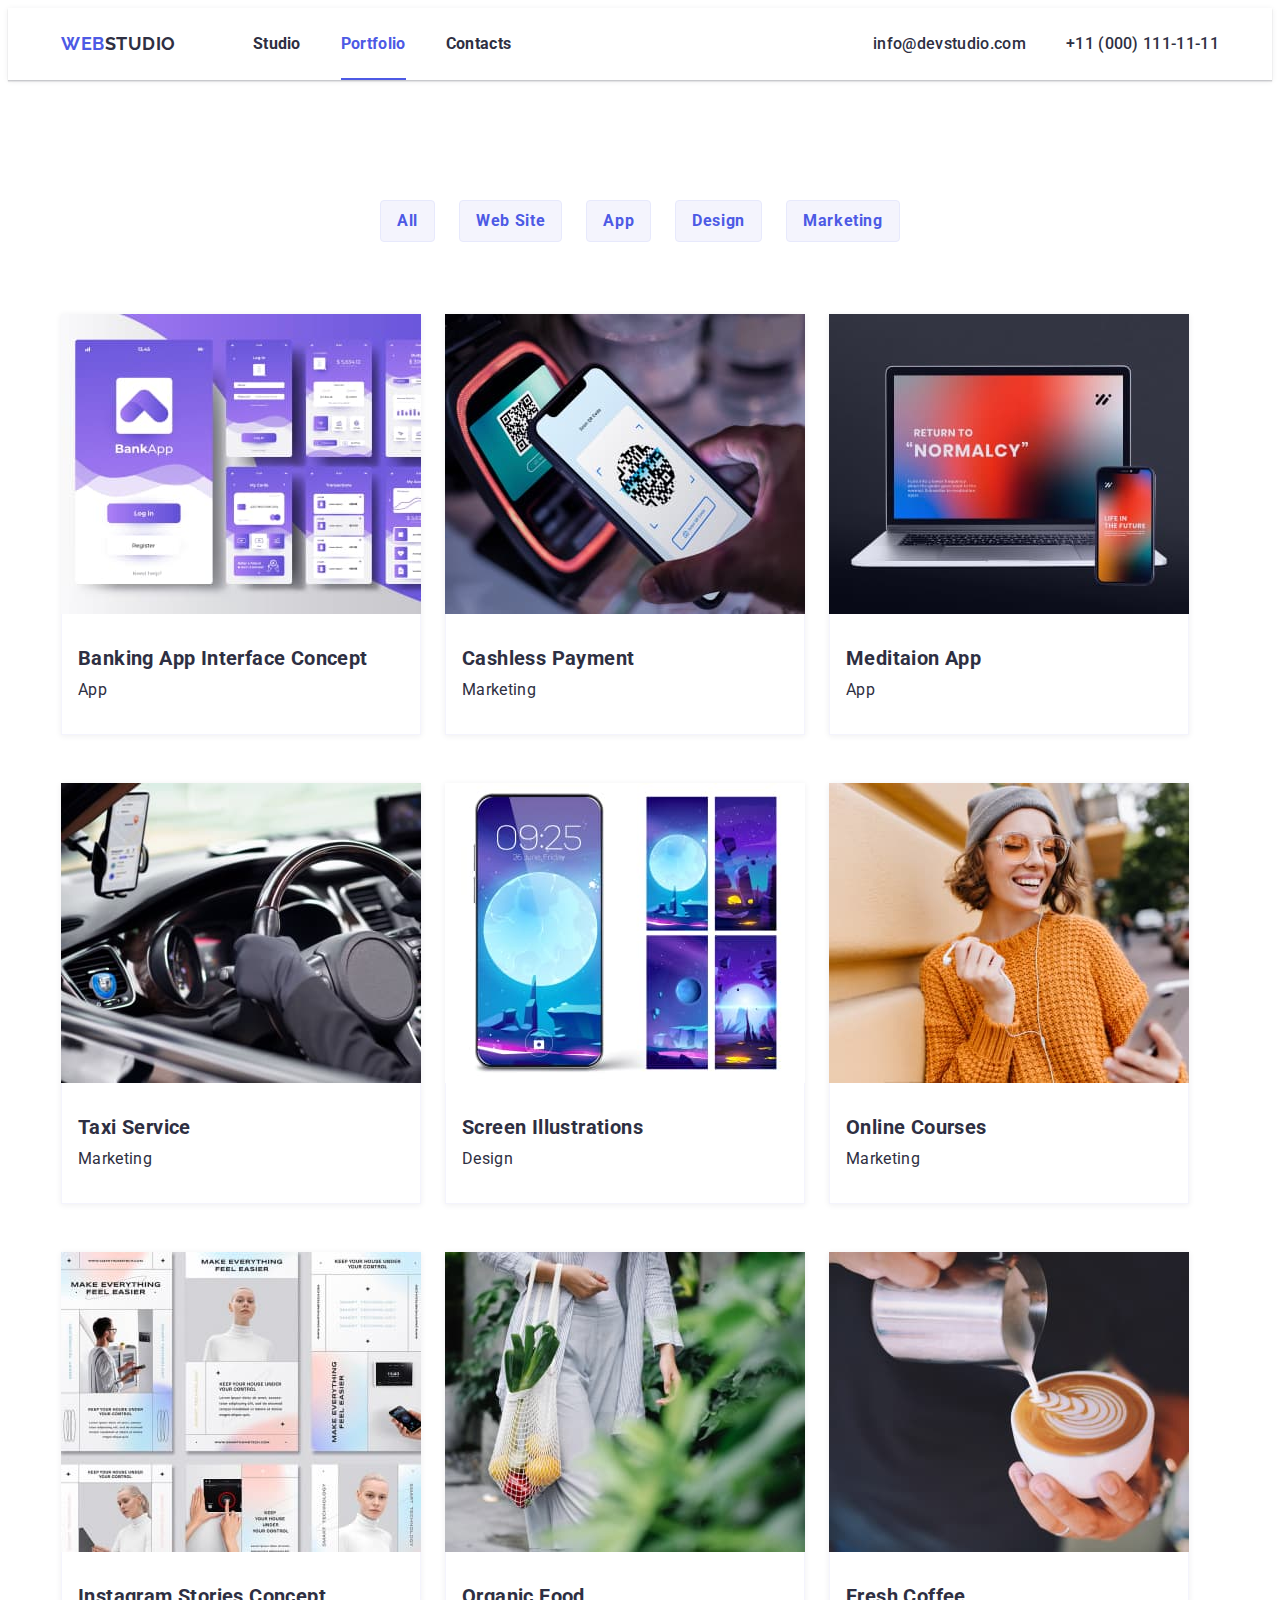
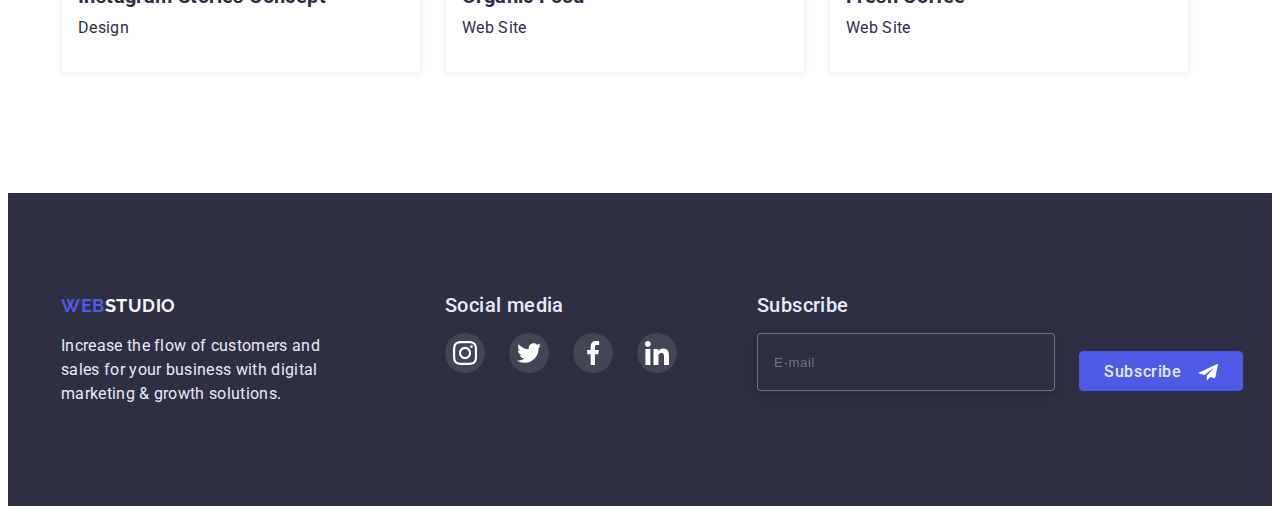
==== portfolio.html @ d8fe2b59 "Initial commit" ====
<!DOCTYPE html>
<html lang="en">
	<head>
		<meta charset="UTF-8" />
		<meta http-equiv="X-UA-Compatible" content="IE=edge" />
		<meta name="viewport" content="width=device-width, initial-scale=1.0" />
		<title>portfolio</title>
		<link rel="preconnect" href="https://fonts.googleapis.com" />
		<link rel="preconnect" href="https://fonts.gstatic.com" crossorigin />
		<link
			href="https://fonts.googleapis.com/css2?family=Raleway:wght@700&family=Roboto:wght@400;500;700;900&display=swap"
			rel="stylesheet"
		/>
		<link
			rel="stylesheet"
			href="https://cdnjs.cloudflare.com/ajax/libs/modern-normalize/1.1.0/modern-normalize.min.css"
			integrity="sha512-wpPYUAdjBVSE4KJnH1VR1HeZfpl1ub8YT/NKx4PuQ5NmX2tKuGu6U/JRp5y+Y8XG2tV+wKQpNHVUX03MfMFn9Q=="
			crossorigin="anonymous"
			referrerpolicy="no-referrer"
		/>
		<link rel="stylesheet" href="./css/styles.css" />
	</head>
	<body>
		<header class="header">
			<div class="page-header conteainer">
				<nav class="nav">
					<a class="header-link logo link" href="./index.html">
						<span class="logo-icon">Web</span>
						Studio
					</a>
					<ul class="list site-nav">
						<li><a class="header-link link effect" href="./index.html">Studio</a></li>
						<li><a class="header-link link effect current" href="./portfolio.html">Portfolio</a></li>
						<li><a class="header-link link effect" href="./index.html">Contacts</a></li>
					</ul>
				</nav>
				<ul class="list contacts">
					<li>
						<a class="header-link link contacts-link effect" href="mailto:info@devstudio.com">info@devstudio.com</a>
					</li>
					<li>
						<a class="header-link link contacts-link effect" href="tel:+11(000)111-11-11">+11 (000) 111-11-11</a>
					</li>
				</ul>
			</div>
		</header>

		<main>
			<section class="section portfolio-section">
				<div class="conteainer portfolio-conteainer">
					<h1 class="visually-hidden">Portfolio</h1>
					<ul class="list conteainer-button">
						<li>
							<button class="button" type="button">All</button>
						</li>
						<li>
							<button class="button" type="button">Web Site</button>
						</li>
						<li>
							<button class="button" type="button">App</button>
						</li>
						<li>
							<button class="button" type="button">Design</button>
						</li>
						<li>
							<button class="button" type="button">Marketing</button>
						</li>
					</ul>
					<ul class="list portfolio-list">
						<li class="portfolio-box">
							<a class="portfolio-div" href="">
								<div class="portfolio-img">
									<img src="./images/Portfolio1.jpg" alt="Banking App Interface Concept" width="360" height="300" />
									<div class="overlay">
										<p class="text">
											14 Stylish and User-Friendly App Design Concepts · Task Manager App · Calorie Tracker App · Exotic
											Fruit Ecommerce App · Cloud Storage App
										</p>
									</div>
								</div>
								<div class="portfolio-title-text">
									<h3 class="title portfolio-div-title">Banking App Interface Concept</h3>
									<p class="text portfolio-text">App</p>
								</div>
							</a>
						</li>
						<li class="portfolio-box">
							<a class="portfolio-div" href="">
								<div class="portfolio-img">
									<img src="./images/Portfolio2.jpg" alt="Banking App Interface Concept" width="360" height="300" />
									<div class="overlay">
										<p class="text">
											14 Stylish and User-Friendly App Design Concepts · Task Manager App · Calorie Tracker App · Exotic
											Fruit Ecommerce App · Cloud Storage App
										</p>
									</div>
								</div>
								<div class="portfolio-title-text">
									<h3 class="title portfolio-div-title">Cashless Payment</h3>
									<p class="text portfolio-text">Marketing</p>
								</div>
							</a>
						</li>
						<li class="portfolio-box">
							<a class="portfolio-div" href="">
								<div class="portfolio-img">
									<img src="./images/Portfolio3.jpg" alt="Banking App Interface Concept" width="360" height="300" />
									<div class="overlay">
										<p class="text">
											14 Stylish and User-Friendly App Design Concepts · Task Manager App · Calorie Tracker App · Exotic
											Fruit Ecommerce App · Cloud Storage App
										</p>
									</div>
								</div>
								<div class="portfolio-title-text">
									<h3 class="title portfolio-div-title">Meditaion App</h3>
									<p class="text portfolio-text">App</p>
								</div>
							</a>
						</li>
						<li class="portfolio-box">
							<a class="portfolio-div" href="">
								<div class="portfolio-img">
									<img src="./images/Portfolio4.jpg" alt="Banking App Interface Concept" width="360" height="300" />
									<div class="overlay">
										<p class="text">
											14 Stylish and User-Friendly App Design Concepts · Task Manager App · Calorie Tracker App · Exotic
											Fruit Ecommerce App · Cloud Storage App
										</p>
									</div>
								</div>
								<div class="portfolio-title-text">
									<h3 class="title portfolio-div-title">Taxi Service</h3>
									<p class="text portfolio-text">Marketing</p>
								</div>
							</a>
						</li>
						<li class="portfolio-box">
							<a class="portfolio-div" href="">
								<div class="portfolio-img">
									<img src="./images/Portfolio5.jpg" alt="Banking App Interface Concept" width="360" height="300" />
									<div class="overlay">
										<p class="text">
											14 Stylish and User-Friendly App Design Concepts · Task Manager App · Calorie Tracker App · Exotic
											Fruit Ecommerce App · Cloud Storage App
										</p>
									</div>
								</div>
								<div class="portfolio-title-text">
									<h3 class="title portfolio-div-title">Screen Illustrations</h3>
									<p class="text portfolio-text">Design</p>
								</div>
							</a>
						</li>
						<li class="portfolio-box">
							<a class="portfolio-div" href="">
								<div class="portfolio-img">
									<img src="./images/Portfolio6.jpg" alt="Banking App Interface Concept" width="360" height="300" />
									<div class="overlay">
										<p class="text">
											14 Stylish and User-Friendly App Design Concepts · Task Manager App · Calorie Tracker App · Exotic
											Fruit Ecommerce App · Cloud Storage App
										</p>
									</div>
								</div>
								<div class="portfolio-title-text">
									<h3 class="title portfolio-div-title">Online Courses</h3>
									<p class="text portfolio-text">Marketing</p>
								</div>
							</a>
						</li>
						<li class="portfolio-box">
							<a class="portfolio-div" href="">
								<div class="portfolio-img">
									<img src="./images/Portfolio7.jpg" alt="Banking App Interface Concept" width="360" height="300" />
									<div class="overlay">
										<p class="text">
											14 Stylish and User-Friendly App Design Concepts · Task Manager App · Calorie Tracker App · Exotic
											Fruit Ecommerce App · Cloud Storage App
										</p>
									</div>
								</div>
								<div class="portfolio-title-text">
									<h3 class="title portfolio-div-title">Instagram Stories Concept</h3>
									<p class="text portfolio-text">Design</p>
								</div>
							</a>
						</li>
						<li class="portfolio-box">
							<a class="portfolio-div" href="">
								<div class="portfolio-img">
									<img src="./images/Portfolio8.jpg" alt="Banking App Interface Concept" width="360" height="300" />
									<div class="overlay">
										<p class="text">
											14 Stylish and User-Friendly App Design Concepts · Task Manager App · Calorie Tracker App · Exotic
											Fruit Ecommerce App · Cloud Storage App
										</p>
									</div>
								</div>
								<div class="portfolio-title-text">
									<h3 class="title portfolio-div-title">Organic Food</h3>
									<p class="text portfolio-text">Web Site</p>
								</div>
							</a>
						</li>
						<li class="portfolio-box">
							<a class="portfolio-div" href="">
								<div class="portfolio-img">
									<img src="./images/Portfolio9.jpg" alt="Banking App Interface Concept" width="360" height="300" />
									<div class="overlay">
										<p class="text">
											14 Stylish and User-Friendly App Design Concepts · Task Manager App · Calorie Tracker App · Exotic
											Fruit Ecommerce App · Cloud Storage App
										</p>
									</div>
								</div>
								<div class="portfolio-title-text">
									<h3 class="title portfolio-div-title">Fresh Coffee</h3>
									<p class="text portfolio-text">Web Site</p>
								</div>
							</a>
						</li>
					</ul>
				</div>
			</section>
		</main>

		<footer class="footer">
			<div class="conteainer footer-conteainer">
				<div class="div-footer-logo">
					<a class="logo link footer-logo" href="./index.html">
						<span class="logo-icon">Web</span>
						Studio
					</a>
					<p class="text footer-text">
						Increase the flow of customers and sales for your business with digital marketing & growth solutions.
					</p>
				</div>
				<div class="div-footer">
					<p class="title footer-title">Social media</p>
					<ul class="list employee-link">
						<li>
							<a class="link-icon footer-icon" href="https://www.instagram.com/">
								<svg class="box-icon" width="24" height="24">
									<use href="./images/symbol-defs.svg#icon-instagram-2"></use>
								</svg>
							</a>
						</li>
						<li>
							<a class="link-icon footer-icon" href="https://twitter.com/">
								<svg class="box-icon" width="24" height="24">
									<use href="./images/symbol-defs.svg#icon-twitter-1"></use>
								</svg>
							</a>
						</li>
						<li>
							<a class="link-icon footer-icon" href="https://www.facebook.com/">
								<svg class="box-icon" width="24" height="24">
									<use href="./images/symbol-defs.svg#icon-facebook-1"></use>
								</svg>
							</a>
						</li>
						<li>
							<a class="link-icon footer-icon" href="https://www.linkedin.com/">
								<svg class="box-icon" width="24" height="24">
									<use href="./images/symbol-defs.svg#icon-linkedin-1"></use>
								</svg>
							</a>
						</li>
					</ul>
				</div>
				<form class="list employee-link footer-form" name="footer_form">
					<label class="footer-label">
						<p class="title footer-title">Subscribe</p>
						<input class="footer-input" type="email" name="email" placeholder="E-mail" required />
					</label>

					<button class="button btn footer-btn" type="submit">
						<p class="title footer-title-btn">Subscribe</p>
						<svg class="box-icon" width="24" height="24">
							<use href="./images/symbol-defs.svg#icon-Frame-3"></use>
						</svg>
					</button>
				</form>
			</div>
		</footer>
	</body>
</html>
---- css/styles.css ----
:root {
	--main-text-color: #434455;
	--secondary-text-color: #2e2f42;
	--overlay-text-color: #f4f4fd;
	--overlay-background-color: #4d5ae5;
	--background-color: #ffffff;
	--background-color-employee: #f4f4fd;
	--background-color-features: #f4f4fd;
	--border-color: #f4f4fd;
	--hero-tex-color: #ffffff;
	--hero-background-color: #2e2f42;
	--hero-buttons-text-color: #ffffff;
	--hero-buttons-color: #4d5ae5;
	--hero-buttons-active-color: #404bbf;
	--logo-color-text: #4d5ae5;
	--buttons-color: #f4f4fd;
	--buttons-text-color: #4d5ae5;
	--buttons-active-color: #4d5ae5;
	--buttons-active-text-color: #ffffff;
	--buttons-border: #e7e9fc;
	--footer-text-color: #e7e9fc;
	--footer-logo-color: #f4f4fd;
	--footer-background-color: #2e2f42;
	--link-icon-background: #4d5ae5;
	--link-icon-color: #ffffff;
	--link-icon-background-active: #31d0aa;
	--link-icon-color-active: #4d5ae5;

	--nav-color: #4d5ae5;
	--main-font: Roboto, sans-serif;
}

body {
	color: var(--main-text-color);
	font-family: var(--main-font);
	background-color: #ffffff;
	font-size: 16px;
	letter-spacing: 0.02em;
}

h1,
h2,
h3,
h4,
h5,
h6,
p {
	margin: 0;
}
img {
	display: block;
	max-width: 100%;
	height: auto;
}
button {
	display: block;
	cursor: pointer;
	border: none;
	border-radius: 4px;
}

.list {
	list-style: none;
	padding-left: 0;
	margin: 0;
}
.link {
	text-decoration: none;
	color: var(--secondary-text-color);
	font-weight: 700;
	line-height: 1.5;
}

.section {
	/* для 7 домашки
	@media screen and (max-width: 1158px) {
		padding-top: 96px;
		padding-bottom: 96px;
	} */
	padding-top: 120px;
	padding-bottom: 120px;
}

/* ---------------------page-header----------------------- */
.header {
	box-shadow: 0px 2px 1px rgba(46, 47, 66, 0.08), 0px 1px 1px rgba(46, 47, 66, 0.16), 0px 1px 6px rgba(46, 47, 66, 0.08);
}
.page-header {
	display: flex;
}
.conteainer {
	width: 1158px;
	margin: 0 auto;
	padding: 0 15px;
}

.nav {
	display: flex;
	gap: 77px;
}
.site-nav {
	display: flex;
	margin-left: auto;
	gap: 40px;
}

.effect {
	position: relative;
}
.effect::after {
	content: "";
	width: 0;
	height: 2px;
	position: absolute;
	bottom: 0;
	right: 0;
	background: var(--nav-color);
	transition: width 250ms cubic-bezier(0.4, 0, 0.2, 1), left 250ms cubic-bezier(0.4, 0, 0.2, 1);
}

.current::after {
	width: 100%;
}
.current:hover::after,
.current:focus::after {
	width: 0;
	left: 0;
}
.effect:hover::after,
.effect:focus::after {
	width: 100%;
	left: 0;
}
.contacts {
	display: flex;
	margin-left: auto;
	gap: 40px;
}
.contacts-link {
	font-weight: 500;
}
.header-link {
	display: flex;
	justify-content: flex-start;
	align-items: center;
	padding: 24px 0;
	transition: color 250ms cubic-bezier(0.4, 0, 0.2, 1);
}

.contacts .link {
	color: var(--secondary-text-color);
	line-height: 1.5;
}

.logo {
	font-family: Raleway, sans-serif;
	color: var(--secondary-text-color);
	font-weight: 700;
	font-size: 18px;
	line-height: 1.33;
	letter-spacing: 0.03em;
	text-transform: uppercase;
}
.logo-icon {
	color: var(--logo-color-text);
}
.link:hover,
.link:focus {
	color: var(--nav-color);
}
.link.current {
	color: var(--nav-color);
}

/* ---------------------------hero------------------------ */
.hero-box {
	padding-top: 192px;
	padding-bottom: 192px;
	text-align: center;
	max-width: 1440px;
	height: 603px;
	margin-left: auto;
	margin-right: auto;
	background-image: linear-gradient(to right, rgba(46, 47, 66, 0.7), rgba(46, 47, 66, 0.7)),
		url(../images/people-office\ 1.jpg);
	background-repeat: no-repeat;
	background-size: cover;
	background-position: center;
	background-color: var(--hero-background-color);
}

.hero-title {
	width: 492px;
	margin: 0 auto;
	margin-bottom: 48px;
	flex-wrap: wrap;

	color: var(--hero-tex-color);
	font-weight: 500;
	font-size: 56px;
	line-height: 1.07;
	text-align: center;
	letter-spacing: 0.02em;
}

/* ------------------------button------------------------- */
.button {
	padding: 8px 16px;
	border: 1px solid var(--buttons-border);
	border-radius: 4px;

	font-family: inherit;
	color: var(--buttons-text-color);
	background-color: var(--buttons-color);
	font-weight: 700;
	font-size: 16px;
	text-align: center;
	letter-spacing: 0.04em;
	cursor: pointer;
	line-height: 1.5;
	transition: color 250ms cubic-bezier(0.4, 0, 0.2, 1), background-color 250ms cubic-bezier(0.4, 0, 0.2, 1),
		box-shadow 250ms cubic-bezier(0.4, 0, 0.2, 1), border-color 250ms cubic-bezier(0.4, 0, 0.2, 1),
		transform 250ms cubic-bezier(0.4, 0, 0.2, 1);
}

.button:hover,
.button:focus {
	color: var(--buttons-active-text-color);
	background-color: var(--buttons-active-color);
	box-shadow: 0px 4px 4px rgba(0, 0, 0, 0.15);
	border-color: transparent;
	transform: scale(1.1);
}
.btn {
	padding: 16px 32px;
	margin: 0 auto;
	line-height: 1.19;

	color: var(--hero-buttons-text-color);
	border: 1px solid var(--hero-buttons-color);
	background-color: var(--hero-buttons-color);
}
.btn:hover,
.btn:focus {
	background-color: var(--hero-buttons-active-color);
}

/*------------------------ main--------------------------- */

.visually-hidden {
	position: absolute;
	width: 1px;
	height: 1px;
	margin: -1px;
	border: 0;
	padding: 0;

	white-space: nowrap;
	clip-path: inset(100%);
	clip: rect(0 0 0 0);
	overflow: hidden;
}
.features-list {
	display: flex;
	gap: 24px;
}
.box {
	width: 264px;
	height: 112px;
	background: var(--background-color-features);
	border-radius: 4px;
	margin-bottom: 8px;
	display: flex;
	align-items: center;
	justify-content: center;
}

.text {
	line-height: 1.5;
}
.title {
	margin-bottom: 8px;
	font-weight: 700;
	font-size: 20px;
	line-height: 1.2;
	letter-spacing: 0.02em;
}

.work {
	padding-top: 0;
}
.work-conteainer {
	display: block;
}
.work-list {
	display: flex;
	gap: 24px;
}
.work-title,
.employee-title {
	margin-bottom: 72px;

	font-weight: 700;
	font-size: 36px;
	line-height: 1.11;
	text-align: center;
}
.employee {
	background-color: var(--background-color-employee);
}

.employee-list {
	display: flex;
	justify-content: space-between;
	gap: 24px;
}
.employee-div {
	box-shadow: 0px 1px 6px rgba(46, 47, 66, 0.08), 0px 1px 1px rgba(46, 47, 66, 0.16), 0px 2px 1px rgba(46, 47, 66, 0.08);
	border-radius: 0px 0px 4px 4px;
	background-color: var(--background-color);
}
.employee-title-text {
	padding-top: 32px;
	padding-bottom: 32px;
}

.employee-div-title {
	text-align: center;
}
.employee-text {
	margin-bottom: 8px;
	text-align: center;
}
.employee-link {
	display: flex;
	justify-content: center;
	gap: 24px;
}
.link-icon {
	width: 40px;
	height: 40px;
	display: flex;
	align-items: center;
	justify-content: center;
	border-radius: 50%;
	background-color: var(--link-icon-background);
	color: var(--link-icon-color);
	transition: color 250ms cubic-bezier(0.4, 0, 0.2, 1), background-color 250ms cubic-bezier(0.4, 0, 0.2, 1),
		transform 250ms cubic-bezier(0.4, 0, 0.2, 1);
}
.link-icon:focus,
.link-icon:hover {
	background-color: var(--link-icon-background-active);
	color: var(--link-icon-color-active);
	transform: scale(1.2) rotate(360deg);
}

/* ------------------Customers---------------------------- */
.customers-conteainer {
	display: block;
}
.customers-list {
	display: flex;
	gap: 24px;
}
.customers-title {
	margin-bottom: 72px;

	font-weight: 700;
	font-size: 36px;
	line-height: 1.16;
	text-align: center;
	letter-spacing: 0.03em;
}
.customers-box {
	width: 168px;
	height: 88px;
	border: 1px solid currentColor;
	border-radius: 4px;
	display: flex;
	align-items: center;
	justify-content: center;
	color: #8e8f99;
	transition: color 250ms cubic-bezier(0.4, 0, 0.2, 1), transform 250ms cubic-bezier(0.4, 0, 0.2, 1);
}
.box-icon {
	fill: currentColor;
}
.customers-box:hover,
.customers-box:focus {
	color: #4d5ae5;
	transform: scale(1.1);
}

/* ------------------portfolio---------------------------- */
.portfolio-conteainer {
	padding: 0 15px;
}
.conteainer-button {
	display: flex;
	align-items: center;
	justify-content: center;
	margin-bottom: 72px;
	gap: 24px;
}
.portfolio-list {
	display: flex;
	flex-wrap: wrap;
	gap: 48px 24px;
}
.portfolio-box {
	box-shadow: 0px 1px 6px rgba(46, 47, 66, 0.08);
	transition: box-shadow 250ms cubic-bezier(0.4, 0, 0.2, 1);
}
.portfolio-div {
	display: block;
	text-decoration: none;
	color: var(--secondary-text-color);
}
.portfolio-box:hover,
.portfolio-box:focus {
	box-shadow: 0px 1px 6px rgba(46, 47, 66, 0.08), 0px 1px 1px rgba(46, 47, 66, 0.16), 0px 2px 1px rgba(46, 47, 66, 0.08);
}

.portfolio-title-text {
	padding: 32px 16px;
	border: 0.5px solid var(--border-color);
	border-top: 0;
}
.portfolio-div-title {
	margin-bottom: 8px;
}
/* -------------------portfolio overlay------------------- */
.portfolio-img {
	position: relative;
	width: 360px;
	height: 300px;

	overflow: hidden;
}
.portfolio-div:hover .overlay,
.portfolio-div:focus .overlay {
	transform: translatex(0);
}
.overlay {
	position: absolute;
	top: 0;
	left: 0;
	padding: 40px 32px;
	width: 100%;
	height: 100%;
	background-color: var(--overlay-background-color);
	color: var(--overlay-text-color);
	background-blend-mode: soft-light;
	mix-blend-mode: normal;

	transform: translatey(100%);
	transition: transform 250ms cubic-bezier(0.4, 0, 0.2, 1);
}
/* -------------------footer------------------------------ */
.footer {
	padding-top: 100px;
	padding-bottom: 100px;

	background-color: var(--footer-background-color);
}
.footer-conteainer {
	display: flex;
	align-items: baseline;
}
.div-footer-logo {
	margin-right: 120px;
}
.footer-logo {
	display: flex;
	margin-bottom: 16px;
	color: var(--footer-logo-color);
	transition: color 250ms cubic-bezier(0.4, 0, 0.2, 1);
}
.footer-text {
	width: 264px;
	color: var(--footer-text-color);
}
.div-footer {
	margin-right: 80px;
}

.footer-title {
	margin-bottom: 16px;
	font-weight: 500;
	color: var(--footer-text-color);
}
.footer-icon {
	background: rgba(255, 255, 255, 0.1);
}
.footer-form {
	align-items: flex-end;
}
.footer-input {
	width: 264px;
	height: 40px;
	border: 1px solid rgba(255, 255, 255, 0.3);
	filter: drop-shadow(0px 4px 4px rgba(0, 0, 0, 0.15));
	border-radius: 4px;
	padding: 8px 16px;
	background-color: var(--footer-background-color);
	letter-spacing: 0.04em;
	transition: transform 250ms cubic-bezier(0.4, 0, 0.2, 1);
	color: rgba(255, 255, 255, 0.6);
}
.footer-input:hover,
.footer-input:focus {
	transform: scale(1.1);
}
.footer-btn {
	display: flex;
	width: 164px;
	height: 40px;
	padding: 8px 24px;
	gap: 16px;
}

.footer-title-btn {
	/* justify-content: center; */
	margin: 0;
	font-size: 16px;
	font-weight: 500;
	line-height: 1.5;
	letter-spacing: 0.04em;
	color: var(--footer-text-color);
}
/* ---------------------modal----------------------------- */
.modal {
	width: 408px;
	height: 576px;
	padding: 72px 24px 24px 24px;

	position: absolute;
	left: 50%;
	top: 50%;
	transform: translate(-50%, -50%);

	background-color: #fcfcfc;
	box-shadow: 0px 1px 1px rgba(0, 0, 0, 0.14), 0px 1px 3px rgba(0, 0, 0, 0.12), 0px 2px 1px rgba(0, 0, 0, 0.2);
	border-radius: 4px;
}
.modal-button {
	width: 24px;
	height: 24px;
	display: flex;
	align-items: center;
	justify-content: center;
	position: absolute;
	top: 24px;
	right: 24px;
	border-radius: 50%;
	background-color: #e7e9fc;
	border: 1px solid rgba(0, 0, 0, 0.1);
	transition: opacity 250ms cubic-bezier(0.4, 0, 0.2, 1), visibility 250ms cubic-bezier(0.4, 0, 0.2, 1),
		transform 250ms cubic-bezier(0.4, 0, 0.2, 1);
}
.modal-button:hover,
.modal-button:focus {
	background-color: #404bbf;
	color: #ffffff;
	transform: scale(1.1) rotate(360deg);
}

.backdrop.is-hidden {
	visibility: hidden;
	opacity: 0;
	pointer-events: none;
}
.backdrop {
	position: fixed;
	top: 0;
	left: 0;
	width: 100%;
	height: 100%;
	background-color: rgba(46, 47, 66, 0.4);
	opacity: 1;
	visibility: visible;
	transition: opacity 250ms cubic-bezier(0.4, 0, 0.2, 1), visibility 250ms cubic-bezier(0.4, 0, 0.2, 1);
}

.application-label {
	display: block;
	width: 100%;
	position: relative;
	margin-bottom: 8px;
}

.application-input {
	width: 100%;
	padding: 8px 16px 8px 38px;

	font-weight: 400;
	font-size: 12px;
	line-height: 1.33;

	letter-spacing: 0.04em;
	border: 1px solid rgba(33, 33, 33, 0.2);
	border-radius: 4px;

	transition: border-color 250ms cubic-bezier(0.4, 0, 0.2, 1), transform 250ms cubic-bezier(0.4, 0, 0.2, 1);
}

.application-icon {
	position: absolute;
	top: 50%;
	left: 16px;
	transition: color 250ms cubic-bezier(0.4, 0, 0.2, 1), transform 250ms cubic-bezier(0.4, 0, 0.2, 1);
}

.application-input:placeholder-shown {
	border-color: rgba(33, 33, 33, 0.2);
}
.application-input:not(:placeholder-shown) {
	border-color: #4d5ae5;
}
.application-input:focus,
.application-input:hover {
	border-color: #4d5ae5;
	transform: scale(1.1);
}
.application-input:focus + .application-icon,
.application-input:hover + .application-icon {
	color: #4d5ae5;
	transform: translate(-100%, 0) scale(1.3);
}
.application-label:focus-within > .application-icon {
	color: #4d5ae5;
}
.application-label:focus-within > .application-input {
	border-color: #4d5ae5;
	transform: scale(1.1);
}
.application-text {
	font-size: 12px;
	line-height: 1.33;
	letter-spacing: 0.04em;
	margin-bottom: 4px;
	color: #8e8f99;
}
.application-label-textarea {
	margin-bottom: 24px;
}
.application-textarea {
	resize: none;
	padding: 8px 16px;
}
.application-checkbox {
	display: inline-flex;
	gap: 8px;
	margin-bottom: 24px;
}
.checkbox {
	position: absolute;
	width: 1px;
	height: 1px;
	margin: -1px;
	border: 0;
	padding: 0;
	clip: rect(0 0 0 0);
	overflow: hidden;
}
.checkbox-icon {
	width: 16px;
	height: 16px;
	color: #ffffff;
	border: 1.25px solid #2e2f42;
	border-radius: 2px;
	transition: border-color 250ms cubic-bezier(0.4, 0, 0.2, 1), background-color 250ms cubic-bezier(0.4, 0, 0.2, 1),
		transform 250ms cubic-bezier(0.4, 0, 0.2, 1);
}
.checkbox:checked + .checkbox-icon {
	background-color: #404bbf;
	border-color: #404bbf;
	transform: scale(1.1);
}
.checkbox:focus + .checkbox-icon,
.checkbox:hover + .checkbox-icon {
	transform: scale(1.1) rotate(360deg);
}
.application-text-policy {
	margin: 0;
}
.application-span {
	color: #4d5ae5;
}
.application-button {
	width: 169px;
	height: 56px;
}
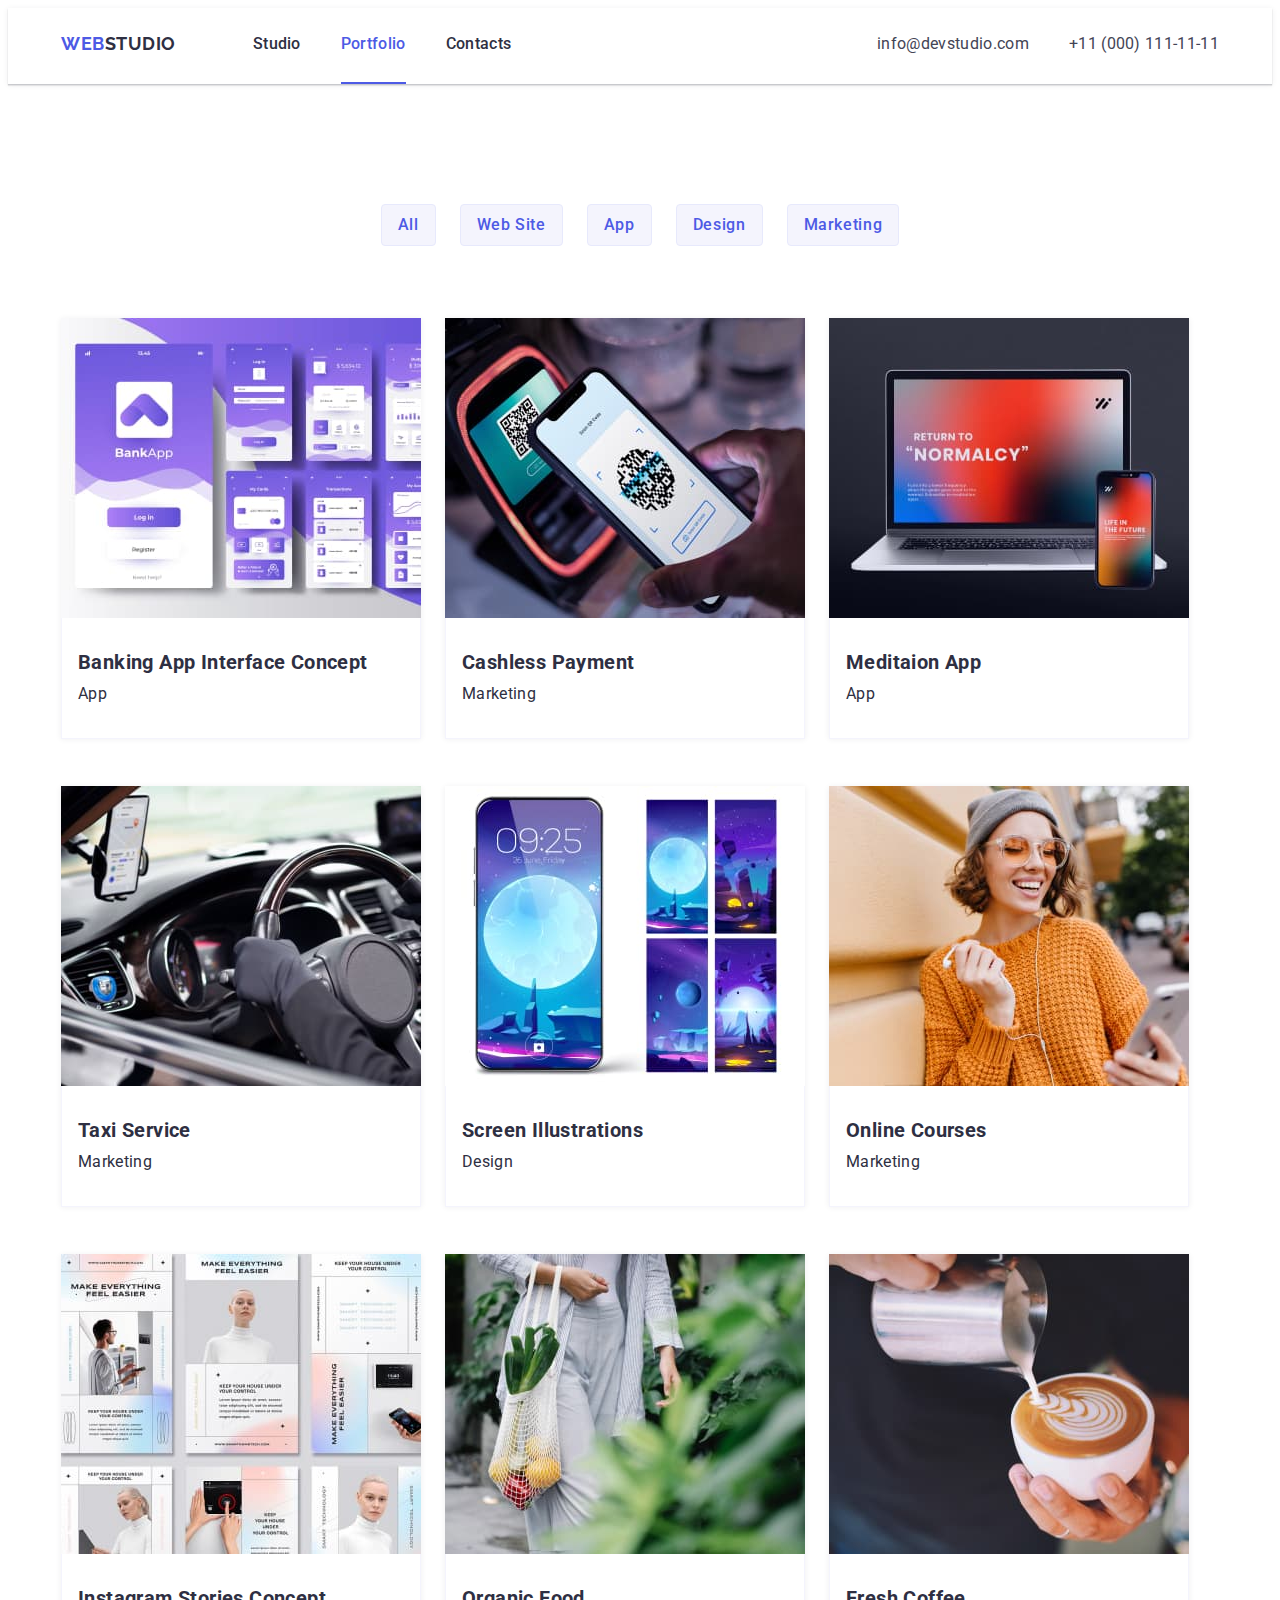
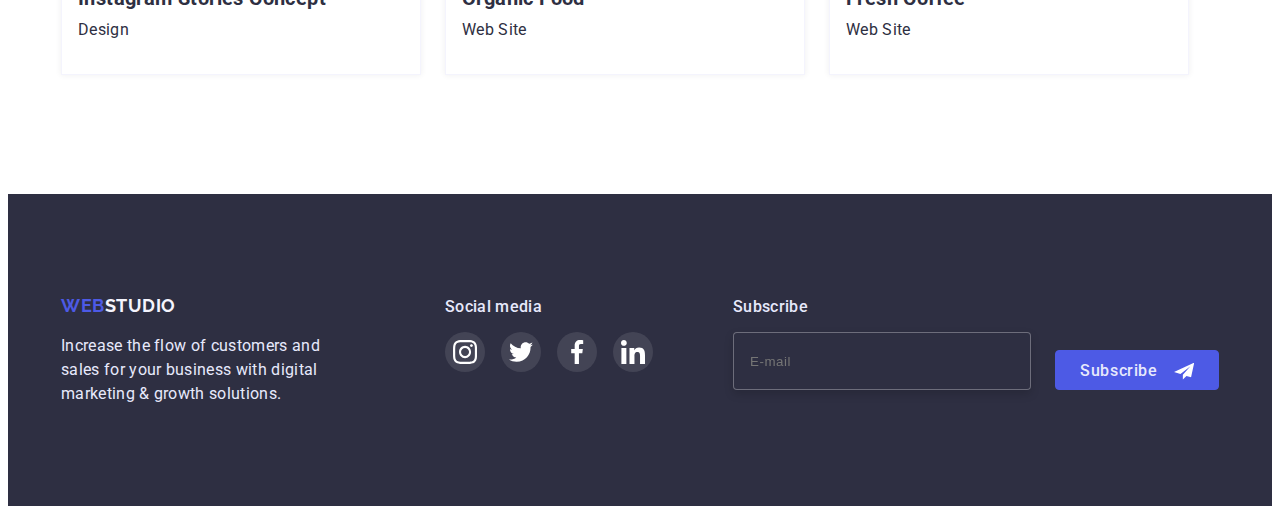
==== commit 1fc473e8: "hw7" ====
--- a/portfolio.html
+++ b/portfolio.html
@@ -22,7 +22,7 @@
 	</head>
 	<body>
 		<header class="header">
-			<div class="page-header conteainer">
+			<div class="conteainer page-header">
 				<nav class="nav">
 					<a class="header-link logo link" href="./index.html">
 						<span class="logo-icon">Web</span>
@@ -34,14 +34,78 @@
 						<li><a class="header-link link effect" href="./index.html">Contacts</a></li>
 					</ul>
 				</nav>
+				<button type="button" class="mobile-menu-open" data-menu-open>
+					<svg class="mobile-menu-open-icon" width="32" height="22">
+						<use href="./images/symbol-defs.svg#icon-burger"></use>
+					</svg>
+				</button>
 				<ul class="list contacts">
 					<li>
-						<a class="header-link link contacts-link effect" href="mailto:info@devstudio.com">info@devstudio.com</a>
+						<a class="header-link link effect contacts-link" href="mailto:info@devstudio.com">info@devstudio.com</a>
 					</li>
 					<li>
-						<a class="header-link link contacts-link effect" href="tel:+11(000)111-11-11">+11 (000) 111-11-11</a>
+						<a class="header-link link effect contacts-link" href="tel:+11(000)111-11-11">+11 (000) 111-11-11</a>
 					</li>
 				</ul>
+			</div>
+
+			<div class="mobile-menu" data-menu>
+				<div class="conteainer mobile-menu-conteainer">
+					<button class="mobile-menu-close-btn" data-menu-close>
+						<svg class="box-icon" width="8" height="8">
+							<use href="./images/symbol-defs.svg#icon-close-black"></use>
+						</svg>
+					</button>
+					<div>
+						<ul class="list">
+							<li class="header-menu-list"><a class="header-menu link" href="./index.html">Studio</a></li>
+							<li class="header-menu-list">
+								<a class="header-menu link current" href="./portfolio.html">Portfolio</a>
+							</li>
+							<li><a class="header-menu link" href="./index.html">Contacts</a></li>
+						</ul>
+					</div>
+					<div>
+						<ul class="list">
+							<li class="header-menu-list">
+								<a class="header-menu link effect" href="tel:+11(000)111-11-11">+11 (000) 111-11-11</a>
+							</li>
+							<li class="header-menu-list-mail">
+								<a class="header-menu-mail link effect" href="mailto:info@devstudio.com">info@devstudio.com</a>
+							</li>
+						</ul>
+						<ul class="list employee-link">
+							<li>
+								<a class="link-icon" href="https://www.instagram.com/">
+									<svg class="box-icon" width="16" height="16">
+										<use href="./images/symbol-defs.svg#icon-instagram-2"></use>
+									</svg>
+								</a>
+							</li>
+							<li>
+								<a class="link-icon" href="https://twitter.com/">
+									<svg class="box-icon" width="16" height="16">
+										<use href="./images/symbol-defs.svg#icon-twitter-1"></use>
+									</svg>
+								</a>
+							</li>
+							<li>
+								<a class="link-icon" href="https://www.facebook.com/">
+									<svg class="box-icon" width="16" height="16">
+										<use href="./images/symbol-defs.svg#icon-facebook-1"></use>
+									</svg>
+								</a>
+							</li>
+							<li>
+								<a class="link-icon" href="https://www.linkedin.com/">
+									<svg class="box-icon" width="16" height="16">
+										<use href="./images/symbol-defs.svg#icon-linkedin-1"></use>
+									</svg>
+								</a>
+							</li>
+						</ul>
+					</div>
+				</div>
 			</div>
 		</header>
 
@@ -238,7 +302,7 @@
 				</div>
 				<div class="div-footer">
 					<p class="title footer-title">Social media</p>
-					<ul class="list employee-link">
+					<ul class="list employee-link footer-employee-link">
 						<li>
 							<a class="link-icon footer-icon" href="https://www.instagram.com/">
 								<svg class="box-icon" width="24" height="24">
@@ -284,5 +348,7 @@
 				</form>
 			</div>
 		</footer>
+
+		<script src="./js/mobile-menu.js"></script>
 	</body>
 </html>
--- a/css/styles.css
+++ b/css/styles.css
@@ -67,42 +67,187 @@
 .link {
 	text-decoration: none;
 	color: var(--secondary-text-color);
-	font-weight: 700;
+	font-weight: 500;
 	line-height: 1.5;
 }
 
 .section {
-	/* для 7 домашки
-	@media screen and (max-width: 1158px) {
+	padding-top: 120px;
+	padding-bottom: 120px;
+}
+@media screen and (max-width: 1158px) {
+	.section {
 		padding-top: 96px;
 		padding-bottom: 96px;
-	} */
-	padding-top: 120px;
-	padding-bottom: 120px;
-}
-
-/* ---------------------page-header----------------------- */
+	}
+}
+
+/* --------------------page-header----------------------------------------- */
+/* -------------------heder mobile \/---------------------- */
+.conteainer {
+	/* width: 100%; */
+	padding-left: 15px;
+	padding-right: 15px;
+}
 .header {
 	box-shadow: 0px 2px 1px rgba(46, 47, 66, 0.08), 0px 1px 1px rgba(46, 47, 66, 0.16), 0px 1px 6px rgba(46, 47, 66, 0.08);
 }
 .page-header {
 	display: flex;
-}
-.conteainer {
-	width: 1158px;
-	margin: 0 auto;
-	padding: 0 15px;
-}
-
-.nav {
-	display: flex;
-	gap: 77px;
-}
-.site-nav {
-	display: flex;
-	margin-left: auto;
-	gap: 40px;
-}
+	align-items: center;
+	justify-content: space-between;
+	padding-top: 24px;
+	/* padding-bottom: 24px; */
+}
+
+.mobile-menu-open {
+	background-color: transparent;
+	border: none;
+	padding: 0;
+	line-height: 0;
+	padding-bottom: 24px;
+}
+.mobile-menu {
+	position: fixed;
+	width: 100%;
+	height: 100%;
+	z-index: 10;
+	top: 0;
+	left: 0;
+	background-color: var(--background-color);
+
+	opacity: 0;
+	visibility: hidden;
+	pointer-events: none;
+	transition: opacity 250ms cubic-bezier(0.4, 0, 0.2, 1), visibility 250ms cubic-bezier(0.4, 0, 0.2, 1),
+		transform 250ms cubic-bezier(0.4, 0, 0.2, 1);
+}
+.mobile-menu.is-open {
+	opacity: 1;
+	visibility: visible;
+	pointer-events: auto;
+	transform: rotate(360deg);
+}
+.header-link {
+	display: flex;
+	align-items: center;
+	padding-bottom: 24px;
+
+	transition: color 250ms cubic-bezier(0.4, 0, 0.2, 1);
+}
+/* ---------------------------------------------------- */
+@media screen and (min-width: 480px) {
+	.conteainer {
+		width: 426px;
+		margin: 0 auto;
+	}
+}
+/* ----------------------------------------------------- */
+@media screen and (max-width: 767px) {
+	.site-nav {
+		display: none;
+	}
+	.contacts {
+		display: none;
+	}
+	/* ----------------------------heder menu-------- */
+	.mobile-menu-conteainer {
+		position: relative;
+		padding-top: 80px;
+		padding-left: 40px;
+		padding-bottom: 40px;
+		height: 100%;
+		display: flex;
+		flex-direction: column;
+		justify-content: space-between;
+	}
+	.mobile-menu-close-btn {
+		background-color: transparent;
+		border: none;
+		padding: 0;
+		line-height: 0;
+		width: 24px;
+		height: 24px;
+		position: absolute;
+		top: 24px;
+		right: 15px;
+		border-radius: 50%;
+		background-color: #e7e9fc;
+		border: 1px solid rgba(0, 0, 0, 0.1);
+		transition: opacity 250ms cubic-bezier(0.4, 0, 0.2, 1), visibility 250ms cubic-bezier(0.4, 0, 0.2, 1),
+			transform 250ms cubic-bezier(0.4, 0, 0.2, 1);
+	}
+	.header-menu-list {
+		margin-bottom: 40px;
+	}
+	.header-menu-list-mail {
+		margin-bottom: 48px;
+	}
+	.header-menu {
+		font-size: 36px;
+		line-height: 1.1;
+	}
+	.header-menu-mail {
+		font-weight: 500;
+		font-size: 20px;
+		line-height: 1.2;
+	}
+}
+/* ----------------------------------------------- */
+@media screen and (min-width: 768px) {
+	.conteainer {
+		width: 766px;
+	}
+	.mobile-menu-open {
+		display: none;
+	}
+	.mobile-menu {
+		display: none;
+	}
+
+	.site-nav {
+		display: flex;
+		margin-left: auto;
+		gap: 40px;
+	}
+	.nav {
+		display: flex;
+		gap: 120px;
+		/* padding: 24px 0; */
+	}
+	.contacts-link {
+		font-weight: 400;
+		font-size: 12px;
+		line-height: 1.3;
+		letter-spacing: 0.04em;
+		color: var(--main-text-color);
+		padding-bottom: 4px;
+	}
+}
+/* ------------------------------------------------ */
+@media screen and (min-width: 1200px) {
+	.conteainer {
+		width: 1158px;
+	}
+	.nav {
+		gap: 77px;
+	}
+	.contacts {
+		display: flex;
+		margin-left: auto;
+		gap: 40px;
+	}
+	.header-link {
+		padding-bottom: 28px;
+	}
+	.contacts-link {
+		font-size: 16px;
+		line-height: 1.5;
+		letter-spacing: 0.02em;
+	}
+}
+
+/* -----------------------heder mobile /\-------------------------------------- */
 
 .effect {
 	position: relative;
@@ -131,26 +276,6 @@
 	width: 100%;
 	left: 0;
 }
-.contacts {
-	display: flex;
-	margin-left: auto;
-	gap: 40px;
-}
-.contacts-link {
-	font-weight: 500;
-}
-.header-link {
-	display: flex;
-	justify-content: flex-start;
-	align-items: center;
-	padding: 24px 0;
-	transition: color 250ms cubic-bezier(0.4, 0, 0.2, 1);
-}
-
-.contacts .link {
-	color: var(--secondary-text-color);
-	line-height: 1.5;
-}
 
 .logo {
 	font-family: Raleway, sans-serif;
@@ -172,38 +297,87 @@
 	color: var(--nav-color);
 }
 
-/* ---------------------------hero------------------------ */
+/* ---------------------------hero \/------------------------ */
 .hero-box {
-	padding-top: 192px;
-	padding-bottom: 192px;
+	padding-top: 112px;
+	padding-bottom: 112px;
 	text-align: center;
 	max-width: 1440px;
-	height: 603px;
 	margin-left: auto;
 	margin-right: auto;
 	background-image: linear-gradient(to right, rgba(46, 47, 66, 0.7), rgba(46, 47, 66, 0.7)),
-		url(../images/people-office\ 1.jpg);
+		url(../images/hero-mobile.jpg);
 	background-repeat: no-repeat;
 	background-size: cover;
 	background-position: center;
 	background-color: var(--hero-background-color);
 }
-
+@media screen and (min-device-pixel-ratio: 2) and (max-width: 767px),
+	screen and (min-resolution: 192dpi) and (max-width: 767px),
+	screen and (min-resolution: 2dppx) and (max-width: 767px) {
+	.hero-box {
+		background-image: linear-gradient(to right, rgba(46, 47, 66, 0.7), rgba(46, 47, 66, 0.7)),
+			url(../images/hero-mobile@2x.jpg);
+	}
+}
 .hero-title {
-	width: 492px;
+	max-width: 318px;
 	margin: 0 auto;
 	margin-bottom: 48px;
 	flex-wrap: wrap;
 
 	color: var(--hero-tex-color);
 	font-weight: 500;
-	font-size: 56px;
-	line-height: 1.07;
+	font-size: 36px;
+	line-height: 1.1;
 	text-align: center;
 	letter-spacing: 0.02em;
-}
-
-/* ------------------------button------------------------- */
+	text-transform: capitalize;
+}
+/* ------------------------------------- */
+@media screen and (min-width: 768px) {
+	.hero-box {
+		background-image: linear-gradient(to right, rgba(46, 47, 66, 0.7), rgba(46, 47, 66, 0.7)),
+			url(../images/hero-tablet.jpg);
+		padding-top: 112px;
+		padding-bottom: 108px;
+	}
+	.hero-title {
+		max-width: 494px;
+		font-weight: 500;
+		font-size: 56px;
+		line-height: 1.07;
+	}
+}
+@media screen and (min-device-pixel-ratio: 2) and (min-width: 768px),
+	screen and (min-resolution: 192dpi) and (min-width: 768px),
+	screen and (min-resolution: 2dppx) and (min-width: 768px) {
+	.hero-box {
+		background-image: linear-gradient(to right, rgba(46, 47, 66, 0.7), rgba(46, 47, 66, 0.7)),
+			url(../images/hero-tablet@2x.jpg);
+	}
+}
+/* -------------------------------------- */
+@media screen and (min-width: 1200px) {
+	.hero-box {
+		background-image: linear-gradient(to right, rgba(46, 47, 66, 0.7), rgba(46, 47, 66, 0.7)),
+			url(../images/hero-desktop.jpg);
+		padding-top: 188px;
+		padding-bottom: 188px;
+	}
+}
+@media screen and (min-device-pixel-ratio: 2) and (min-width: 1200px),
+	screen and (min-resolution: 192dpi) and (min-width: 1200px),
+	screen and (min-resolution: 2dppx) and (min-width: 1200px) {
+	.hero-box {
+		background-image: linear-gradient(to right, rgba(46, 47, 66, 0.7), rgba(46, 47, 66, 0.7)),
+			url(../images/hero-desktop@2x.jpg);
+	}
+}
+
+/* --------------------------------hero /\------------------------------ */
+
+/* --------------------------------button------------------------------- */
 .button {
 	padding: 8px 16px;
 	border: 1px solid var(--buttons-border);
@@ -212,12 +386,12 @@
 	font-family: inherit;
 	color: var(--buttons-text-color);
 	background-color: var(--buttons-color);
-	font-weight: 700;
+	font-weight: 500;
 	font-size: 16px;
+	line-height: 1.5;
 	text-align: center;
 	letter-spacing: 0.04em;
 	cursor: pointer;
-	line-height: 1.5;
 	transition: color 250ms cubic-bezier(0.4, 0, 0.2, 1), background-color 250ms cubic-bezier(0.4, 0, 0.2, 1),
 		box-shadow 250ms cubic-bezier(0.4, 0, 0.2, 1), border-color 250ms cubic-bezier(0.4, 0, 0.2, 1),
 		transform 250ms cubic-bezier(0.4, 0, 0.2, 1);
@@ -244,9 +418,37 @@
 .btn:focus {
 	background-color: var(--hero-buttons-active-color);
 }
-
-/*------------------------ main--------------------------- */
-
+/* --------------------- icon social networks-------------- */
+.employee-link {
+	display: flex;
+	justify-content: center;
+	justify-content: space-between;
+	gap: 24px;
+}
+.link-icon {
+	width: 40px;
+	height: 40px;
+	display: flex;
+	align-items: center;
+	justify-content: center;
+	border-radius: 50%;
+	background-color: var(--link-icon-background);
+	color: var(--link-icon-color);
+	transition: color 250ms cubic-bezier(0.4, 0, 0.2, 1), background-color 250ms cubic-bezier(0.4, 0, 0.2, 1),
+		transform 250ms cubic-bezier(0.4, 0, 0.2, 1);
+}
+.link-icon:focus,
+.link-icon:hover {
+	background-color: var(--link-icon-background-active);
+	color: var(--link-icon-color-active);
+	transform: scale(1.2) rotate(360deg);
+}
+.box-icon {
+	fill: currentColor;
+}
+
+/*------------------------- main------------------------------------------ */
+/* -----------------------section1---------------------------------------- */
 .visually-hidden {
 	position: absolute;
 	width: 1px;
@@ -262,7 +464,9 @@
 }
 .features-list {
 	display: flex;
-	gap: 24px;
+	flex-direction: column;
+	align-items: center;
+	gap: 72px;
 }
 .box {
 	width: 264px;
@@ -274,7 +478,6 @@
 	align-items: center;
 	justify-content: center;
 }
-
 .text {
 	line-height: 1.5;
 }
@@ -286,6 +489,42 @@
 	letter-spacing: 0.02em;
 }
 
+@media screen and (max-width: 767px) {
+	.features-title {
+		text-align: center;
+	}
+}
+@media screen and (min-width: 768px) {
+	.features-list {
+		flex-direction: row;
+		flex-wrap: wrap;
+		gap: 72px 24px;
+	}
+	.features-list-box {
+		flex-basis: calc((100% - 24px) / 2);
+	}
+}
+@media screen and (max-width: 1199px) {
+	.box {
+		display: none;
+	}
+}
+@media screen and (min-width: 1200px) {
+	.features-list {
+		flex-wrap: nowrap;
+		gap: 24px;
+	}
+	.features-list-box {
+		flex-basis: calc((100% - 52px) / 4);
+	}
+}
+
+/* --------------------------------section2 work-------------------------------*/
+@media screen and (max-width: 1199px) {
+	.work {
+		display: none;
+	}
+}
 .work {
 	padding-top: 0;
 }
@@ -296,34 +535,48 @@
 	display: flex;
 	gap: 24px;
 }
+
 .work-title,
 .employee-title {
 	margin-bottom: 72px;
-
 	font-weight: 700;
 	font-size: 36px;
 	line-height: 1.11;
 	text-align: center;
 }
+/* -----------------------------section3 employee------------------------------*/
+.employee-list {
+	display: flex;
+	flex-direction: column;
+	align-items: center;
+	gap: 24px;
+}
+
+@media screen and (min-width: 768px) {
+	.employee-list {
+		flex-direction: row;
+		flex-wrap: wrap;
+		justify-content: center;
+		gap: 64px 24px;
+	}
+}
+@media screen and (min-width: 1200px) {
+	.employee-list {
+		gap: 24px;
+	}
+}
 .employee {
 	background-color: var(--background-color-employee);
 }
 
-.employee-list {
-	display: flex;
-	justify-content: space-between;
-	gap: 24px;
-}
 .employee-div {
 	box-shadow: 0px 1px 6px rgba(46, 47, 66, 0.08), 0px 1px 1px rgba(46, 47, 66, 0.16), 0px 2px 1px rgba(46, 47, 66, 0.08);
 	border-radius: 0px 0px 4px 4px;
 	background-color: var(--background-color);
 }
 .employee-title-text {
-	padding-top: 32px;
-	padding-bottom: 32px;
-}
-
+	padding: 32px 16px;
+}
 .employee-div-title {
 	text-align: center;
 }
@@ -331,38 +584,44 @@
 	margin-bottom: 8px;
 	text-align: center;
 }
-.employee-link {
-	display: flex;
+
+/* ------------------------------section3 Customers---------------------------- */
+
+.customers-conteainer {
+	display: block;
+}
+.customers-list {
+	display: flex;
+	flex-wrap: wrap;
 	justify-content: center;
-	gap: 24px;
-}
-.link-icon {
-	width: 40px;
-	height: 40px;
+	gap: 72px 16px;
+}
+.customers-box {
+	width: 168px;
+	height: 88px;
+	border: 1px solid currentColor;
+	border-radius: 4px;
 	display: flex;
 	align-items: center;
 	justify-content: center;
-	border-radius: 50%;
-	background-color: var(--link-icon-background);
-	color: var(--link-icon-color);
-	transition: color 250ms cubic-bezier(0.4, 0, 0.2, 1), background-color 250ms cubic-bezier(0.4, 0, 0.2, 1),
-		transform 250ms cubic-bezier(0.4, 0, 0.2, 1);
-}
-.link-icon:focus,
-.link-icon:hover {
-	background-color: var(--link-icon-background-active);
-	color: var(--link-icon-color-active);
-	transform: scale(1.2) rotate(360deg);
-}
-
-/* ------------------Customers---------------------------- */
-.customers-conteainer {
-	display: block;
-}
-.customers-list {
-	display: flex;
-	gap: 24px;
-}
+	color: #8e8f99;
+	transition: color 250ms cubic-bezier(0.4, 0, 0.2, 1), transform 250ms cubic-bezier(0.4, 0, 0.2, 1);
+}
+
+@media screen and (max-width: 767px) {
+	.customers-box {
+		width: 190px;
+	}
+}
+@media screen and (min-width: 768px) {
+	.customers-list {
+		display: flex;
+		flex-wrap: wrap;
+		justify-content: center;
+		gap: 72px 24px;
+	}
+}
+
 .customers-title {
 	margin-bottom: 72px;
 
@@ -372,56 +631,49 @@
 	text-align: center;
 	letter-spacing: 0.03em;
 }
-.customers-box {
-	width: 168px;
-	height: 88px;
-	border: 1px solid currentColor;
-	border-radius: 4px;
-	display: flex;
-	align-items: center;
-	justify-content: center;
-	color: #8e8f99;
-	transition: color 250ms cubic-bezier(0.4, 0, 0.2, 1), transform 250ms cubic-bezier(0.4, 0, 0.2, 1);
-}
-.box-icon {
-	fill: currentColor;
-}
 .customers-box:hover,
 .customers-box:focus {
 	color: #4d5ae5;
 	transform: scale(1.1);
 }
 
-/* ------------------portfolio---------------------------- */
-.portfolio-conteainer {
-	padding: 0 15px;
-}
+/* ----------------------------------portfolio--------------------------------- */
+@media screen and (max-width: 1199px) {
+	.portfolio-section {
+		padding-top: 64px;
+	}
+}
+@media screen and (max-width: 767px) {
+	.portfolio-section {
+		padding-top: 48px;
+	}
+}
+
 .conteainer-button {
 	display: flex;
-	align-items: center;
+	flex-wrap: wrap;
+	margin-bottom: 48px;
+	gap: 16px 24px;
+}
+.portfolio-list {
+	display: flex;
+	flex-wrap: wrap;
 	justify-content: center;
-	margin-bottom: 72px;
-	gap: 24px;
-}
-.portfolio-list {
-	display: flex;
-	flex-wrap: wrap;
-	gap: 48px 24px;
+	gap: 48px;
 }
 .portfolio-box {
 	box-shadow: 0px 1px 6px rgba(46, 47, 66, 0.08);
 	transition: box-shadow 250ms cubic-bezier(0.4, 0, 0.2, 1);
+}
+.portfolio-box:hover,
+.portfolio-box:focus {
+	box-shadow: 0px 1px 6px rgba(46, 47, 66, 0.08), 0px 1px 1px rgba(46, 47, 66, 0.16), 0px 2px 1px rgba(46, 47, 66, 0.08);
 }
 .portfolio-div {
 	display: block;
 	text-decoration: none;
 	color: var(--secondary-text-color);
 }
-.portfolio-box:hover,
-.portfolio-box:focus {
-	box-shadow: 0px 1px 6px rgba(46, 47, 66, 0.08), 0px 1px 1px rgba(46, 47, 66, 0.16), 0px 2px 1px rgba(46, 47, 66, 0.08);
-}
-
 .portfolio-title-text {
 	padding: 32px 16px;
 	border: 0.5px solid var(--border-color);
@@ -430,12 +682,46 @@
 .portfolio-div-title {
 	margin-bottom: 8px;
 }
-/* -------------------portfolio overlay------------------- */
+@media screen and (min-width: 480px) {
+	.portfolio-div {
+		width: 396px;
+		height: 400px;
+	}
+	.conteainer-button {
+		width: 70%;
+	}
+}
+@media screen and (min-width: 768px) {
+	.conteainer-button {
+		align-items: center;
+		justify-content: center;
+		margin-bottom: 64px;
+		width: 100%;
+	}
+	.portfolio-list {
+		justify-content: flex-start;
+		gap: 72px 24px;
+	}
+	.portfolio-div {
+		width: 356px;
+		height: 420px;
+	}
+}
+@media screen and (min-width: 1200px) {
+	.conteainer-button {
+		margin-bottom: 72px;
+	}
+	.portfolio-list {
+		gap: 48px 24px;
+	}
+	.portfolio-div {
+		width: 360px;
+	}
+}
+
+/* ------------------------portfolio overlay------------------------------------ */
 .portfolio-img {
 	position: relative;
-	width: 360px;
-	height: 300px;
-
 	overflow: hidden;
 }
 .portfolio-div:hover .overlay,
@@ -453,23 +739,22 @@
 	color: var(--overlay-text-color);
 	background-blend-mode: soft-light;
 	mix-blend-mode: normal;
-
 	transform: translatey(100%);
 	transition: transform 250ms cubic-bezier(0.4, 0, 0.2, 1);
 }
-/* -------------------footer------------------------------ */
+/* -----------------------------footer----------------------------------------- */
 .footer {
-	padding-top: 100px;
-	padding-bottom: 100px;
-
+	padding-top: 96px;
+	padding-bottom: 96px;
 	background-color: var(--footer-background-color);
 }
 .footer-conteainer {
 	display: flex;
-	align-items: baseline;
-}
-.div-footer-logo {
-	margin-right: 120px;
+	flex-direction: column;
+	justify-content: center;
+	align-items: center;
+	flex-wrap: wrap;
+	gap: 72px;
 }
 .footer-logo {
 	display: flex;
@@ -478,26 +763,11 @@
 	transition: color 250ms cubic-bezier(0.4, 0, 0.2, 1);
 }
 .footer-text {
-	width: 264px;
+	width: 268px;
 	color: var(--footer-text-color);
 }
-.div-footer {
-	margin-right: 80px;
-}
-
-.footer-title {
-	margin-bottom: 16px;
-	font-weight: 500;
-	color: var(--footer-text-color);
-}
-.footer-icon {
-	background: rgba(255, 255, 255, 0.1);
-}
-.footer-form {
-	align-items: flex-end;
-}
 .footer-input {
-	width: 264px;
+	width: 100%;
 	height: 40px;
 	border: 1px solid rgba(255, 255, 255, 0.3);
 	filter: drop-shadow(0px 4px 4px rgba(0, 0, 0, 0.15));
@@ -508,6 +778,79 @@
 	transition: transform 250ms cubic-bezier(0.4, 0, 0.2, 1);
 	color: rgba(255, 255, 255, 0.6);
 }
+@media screen and (min-width: 480px) {
+}
+@media screen and (max-width: 767px) {
+	.footer-form {
+		width: 100%;
+	}
+	.footer-label {
+		width: 100%;
+	}
+	.footer-logo {
+		justify-content: center;
+	}
+	.footer-title {
+		text-align: center;
+	}
+	.footer-form {
+		justify-content: center;
+		flex-wrap: wrap;
+	}
+}
+@media screen and (min-width: 768px) {
+	.footer-conteainer {
+		flex-direction: row;
+		align-items: baseline;
+		justify-content: center;
+		gap: 72px 24px;
+	}
+	.footer-input {
+		width: 264px;
+	}
+	.footer-text {
+		width: 264px;
+	}
+	.footer-form {
+		align-items: flex-end;
+	}
+	.footer-btn {
+		margin-right: 44px;
+	}
+}
+@media screen and (min-width: 1200px) {
+	.footer-conteainer {
+		justify-content: space-between;
+		flex-wrap: nowrap;
+		gap: 0;
+	}
+	.footer {
+		padding-top: 100px;
+		padding-bottom: 100px;
+	}
+	.div-footer-logo {
+		margin-right: 120px;
+	}
+	.div-footer {
+		margin-right: 80px;
+	}
+	.footer-btn {
+		margin-right: 0;
+	}
+}
+
+.footer-employee-link {
+	gap: 16px;
+}
+.footer-title {
+	margin-bottom: 16px;
+	font-weight: 500;
+	font-size: 16px;
+	color: var(--footer-text-color);
+}
+.footer-icon {
+	background: rgba(255, 255, 255, 0.1);
+}
 .footer-input:hover,
 .footer-input:focus {
 	transform: scale(1.1);
@@ -519,9 +862,7 @@
 	padding: 8px 24px;
 	gap: 16px;
 }
-
 .footer-title-btn {
-	/* justify-content: center; */
 	margin: 0;
 	font-size: 16px;
 	font-weight: 500;
@@ -529,21 +870,27 @@
 	letter-spacing: 0.04em;
 	color: var(--footer-text-color);
 }
-/* ---------------------modal----------------------------- */
+/* -------------------------modal--------------------------------------------- */
 .modal {
-	width: 408px;
-	height: 576px;
+	width: 100%;
+	height: 100%;
 	padding: 72px 24px 24px 24px;
-
 	position: absolute;
 	left: 50%;
 	top: 50%;
 	transform: translate(-50%, -50%);
-
 	background-color: #fcfcfc;
 	box-shadow: 0px 1px 1px rgba(0, 0, 0, 0.14), 0px 1px 3px rgba(0, 0, 0, 0.12), 0px 2px 1px rgba(0, 0, 0, 0.2);
 	border-radius: 4px;
 }
+
+@media screen and (min-width: 480px) {
+	.modal {
+		width: 408px;
+		height: 576px;
+	}
+}
+
 .modal-button {
 	width: 24px;
 	height: 24px;
@@ -593,15 +940,12 @@
 .application-input {
 	width: 100%;
 	padding: 8px 16px 8px 38px;
-
 	font-weight: 400;
 	font-size: 12px;
 	line-height: 1.33;
-
 	letter-spacing: 0.04em;
 	border: 1px solid rgba(33, 33, 33, 0.2);
 	border-radius: 4px;
-
 	transition: border-color 250ms cubic-bezier(0.4, 0, 0.2, 1), transform 250ms cubic-bezier(0.4, 0, 0.2, 1);
 }
 
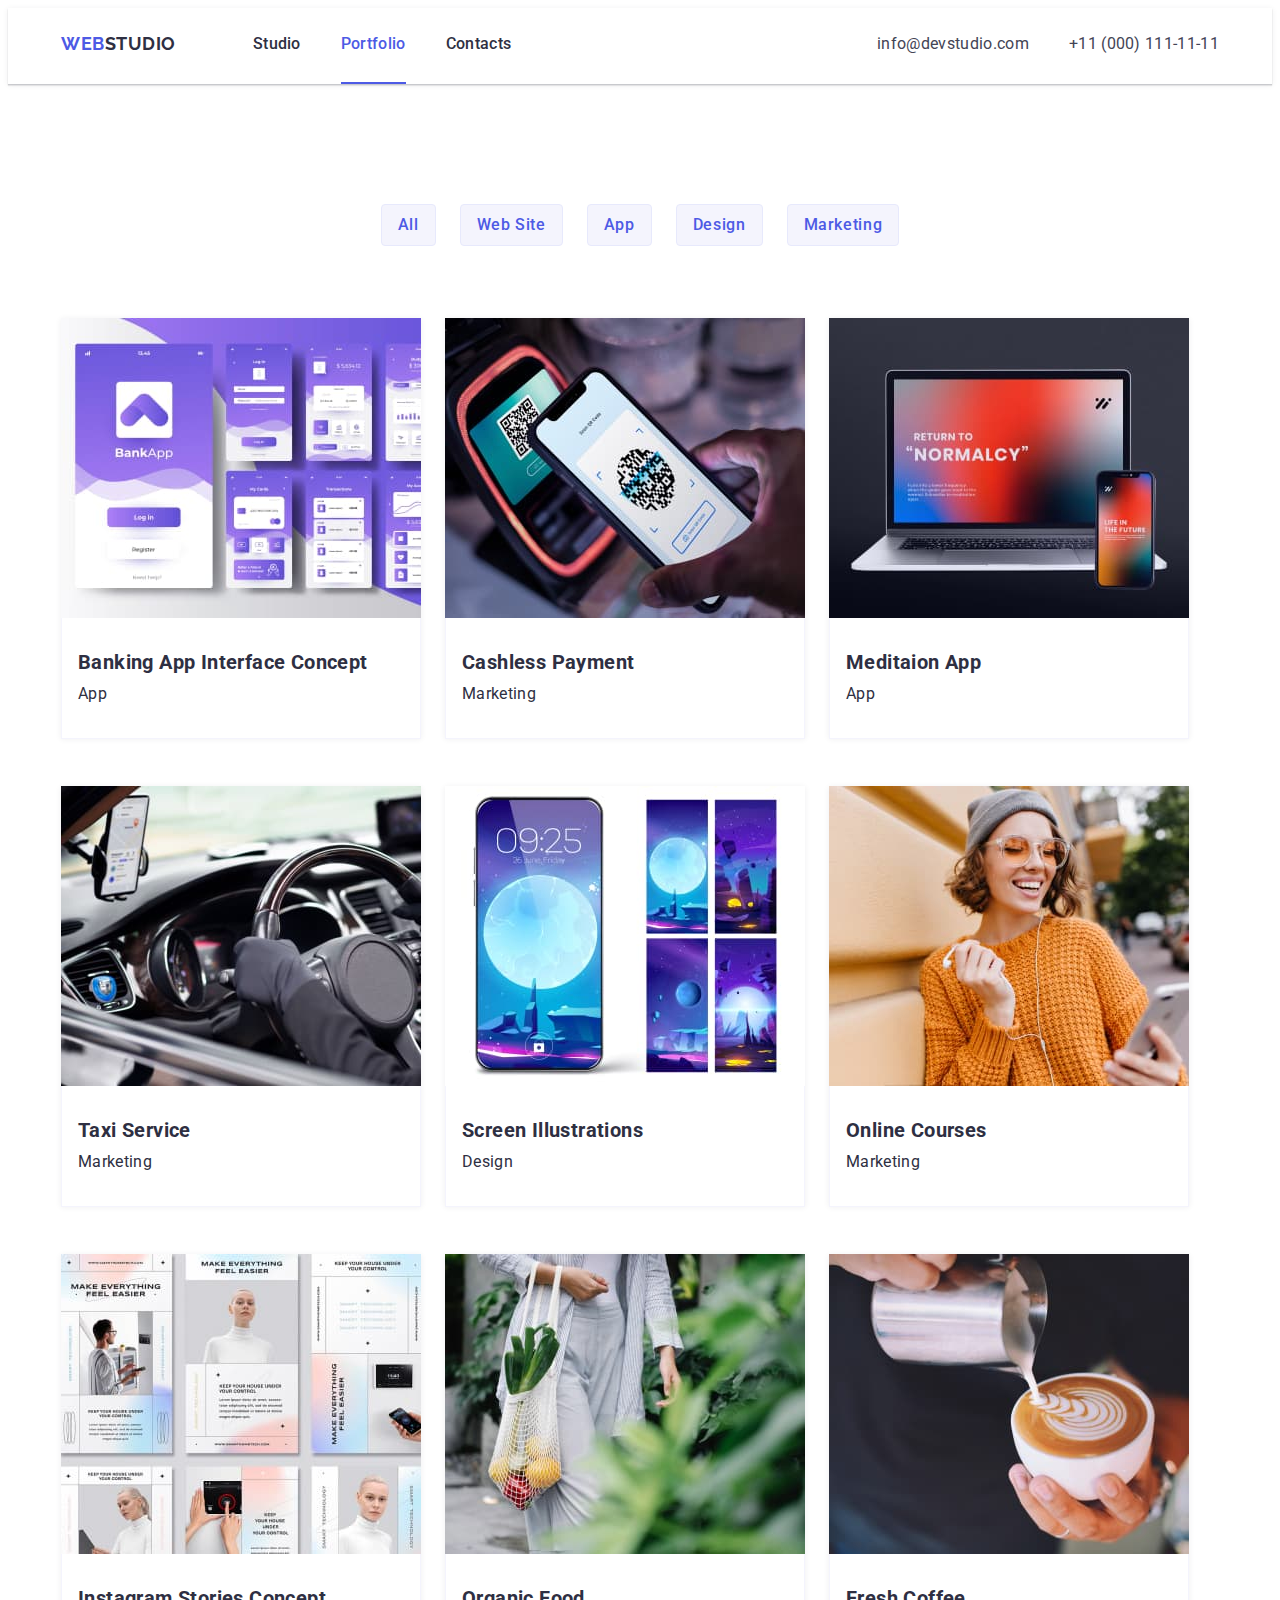
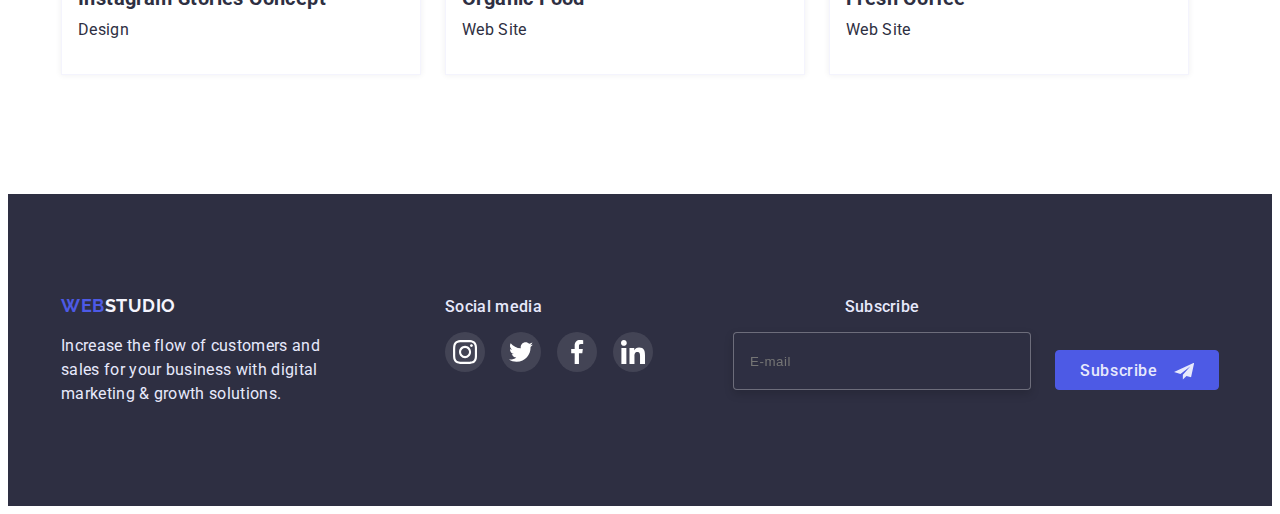
==== commit b247c2c9: "p" ====
--- a/portfolio.html
+++ b/portfolio.html
@@ -335,12 +335,12 @@
 				</div>
 				<form class="list employee-link footer-form" name="footer_form">
 					<label class="footer-label">
-						<p class="title footer-title">Subscribe</p>
-						<input class="footer-input" type="email" name="email" placeholder="E-mail" required />
+						Subscribe
+						<input class="footer-input" type="text" name="email" placeholder="E-mail" required />
 					</label>
 
 					<button class="button btn footer-btn" type="submit">
-						<p class="title footer-title-btn">Subscribe</p>
+						Subscribe
 						<svg class="box-icon" width="24" height="24">
 							<use href="./images/symbol-defs.svg#icon-Frame-3"></use>
 						</svg>
--- a/css/styles.css
+++ b/css/styles.css
@@ -85,7 +85,6 @@
 /* --------------------page-header----------------------------------------- */
 /* -------------------heder mobile \/---------------------- */
 .conteainer {
-	/* width: 100%; */
 	padding-left: 15px;
 	padding-right: 15px;
 }
@@ -97,7 +96,6 @@
 	align-items: center;
 	justify-content: space-between;
 	padding-top: 24px;
-	/* padding-bottom: 24px; */
 }
 
 .mobile-menu-open {
@@ -213,7 +211,6 @@
 	.nav {
 		display: flex;
 		gap: 120px;
-		/* padding: 24px 0; */
 	}
 	.contacts-link {
 		font-weight: 400;
@@ -488,7 +485,10 @@
 	line-height: 1.2;
 	letter-spacing: 0.02em;
 }
-
+.features-title {
+	font-size: 36px;
+	line-height: 1.1;
+}
 @media screen and (max-width: 767px) {
 	.features-title {
 		text-align: center;
@@ -516,6 +516,11 @@
 	}
 	.features-list-box {
 		flex-basis: calc((100% - 52px) / 4);
+	}
+	.features-title {
+		font-weight: 500;
+		font-size: 20px;
+		line-height: 1.2;
 	}
 }
 
@@ -767,6 +772,7 @@
 	color: var(--footer-text-color);
 }
 .footer-input {
+	margin-top: 16px;
 	width: 100%;
 	height: 40px;
 	border: 1px solid rgba(255, 255, 255, 0.3);
@@ -842,11 +848,23 @@
 .footer-employee-link {
 	gap: 16px;
 }
+.footer-label {
+	text-align: center;
+
+	font-weight: 500;
+	font-size: 16px;
+	color: var(--footer-text-color);
+	line-height: 1.2;
+	letter-spacing: 0.02em;
+}
+
 .footer-title {
 	margin-bottom: 16px;
 	font-weight: 500;
 	font-size: 16px;
 	color: var(--footer-text-color);
+	line-height: 1.2;
+	letter-spacing: 0.02em;
 }
 .footer-icon {
 	background: rgba(255, 255, 255, 0.1);
@@ -861,15 +879,14 @@
 	height: 40px;
 	padding: 8px 24px;
 	gap: 16px;
-}
-.footer-title-btn {
-	margin: 0;
+
 	font-size: 16px;
 	font-weight: 500;
 	line-height: 1.5;
 	letter-spacing: 0.04em;
 	color: var(--footer-text-color);
 }
+
 /* -------------------------modal--------------------------------------------- */
 .modal {
 	width: 100%;
@@ -887,16 +904,24 @@
 @media screen and (min-width: 480px) {
 	.modal {
 		width: 408px;
-		height: 576px;
-	}
-}
-
+		height: 586px;
+	}
+}
+.application-text-title {
+	font-weight: 500;
+	font-size: 16px;
+	line-height: 1.5;
+	letter-spacing: 0.02em;
+	margin-bottom: 16px;
+	text-align: center;
+}
 .modal-button {
+	background-color: transparent;
+	border: none;
+	padding: 0;
+	line-height: 0;
 	width: 24px;
 	height: 24px;
-	display: flex;
-	align-items: center;
-	justify-content: center;
 	position: absolute;
 	top: 24px;
 	right: 24px;
@@ -938,6 +963,8 @@
 }
 
 .application-input {
+	margin-top: 4px;
+
 	width: 100%;
 	padding: 8px 16px 8px 38px;
 	font-weight: 400;
@@ -983,7 +1010,7 @@
 	font-size: 12px;
 	line-height: 1.33;
 	letter-spacing: 0.04em;
-	margin-bottom: 4px;
+	/* margin-bottom: 4px; */
 	color: #8e8f99;
 }
 .application-label-textarea {
@@ -1026,9 +1053,9 @@
 .checkbox:hover + .checkbox-icon {
 	transform: scale(1.1) rotate(360deg);
 }
-.application-text-policy {
+/* .application-text-policy {
 	margin: 0;
-}
+} */
 .application-span {
 	color: #4d5ae5;
 }
